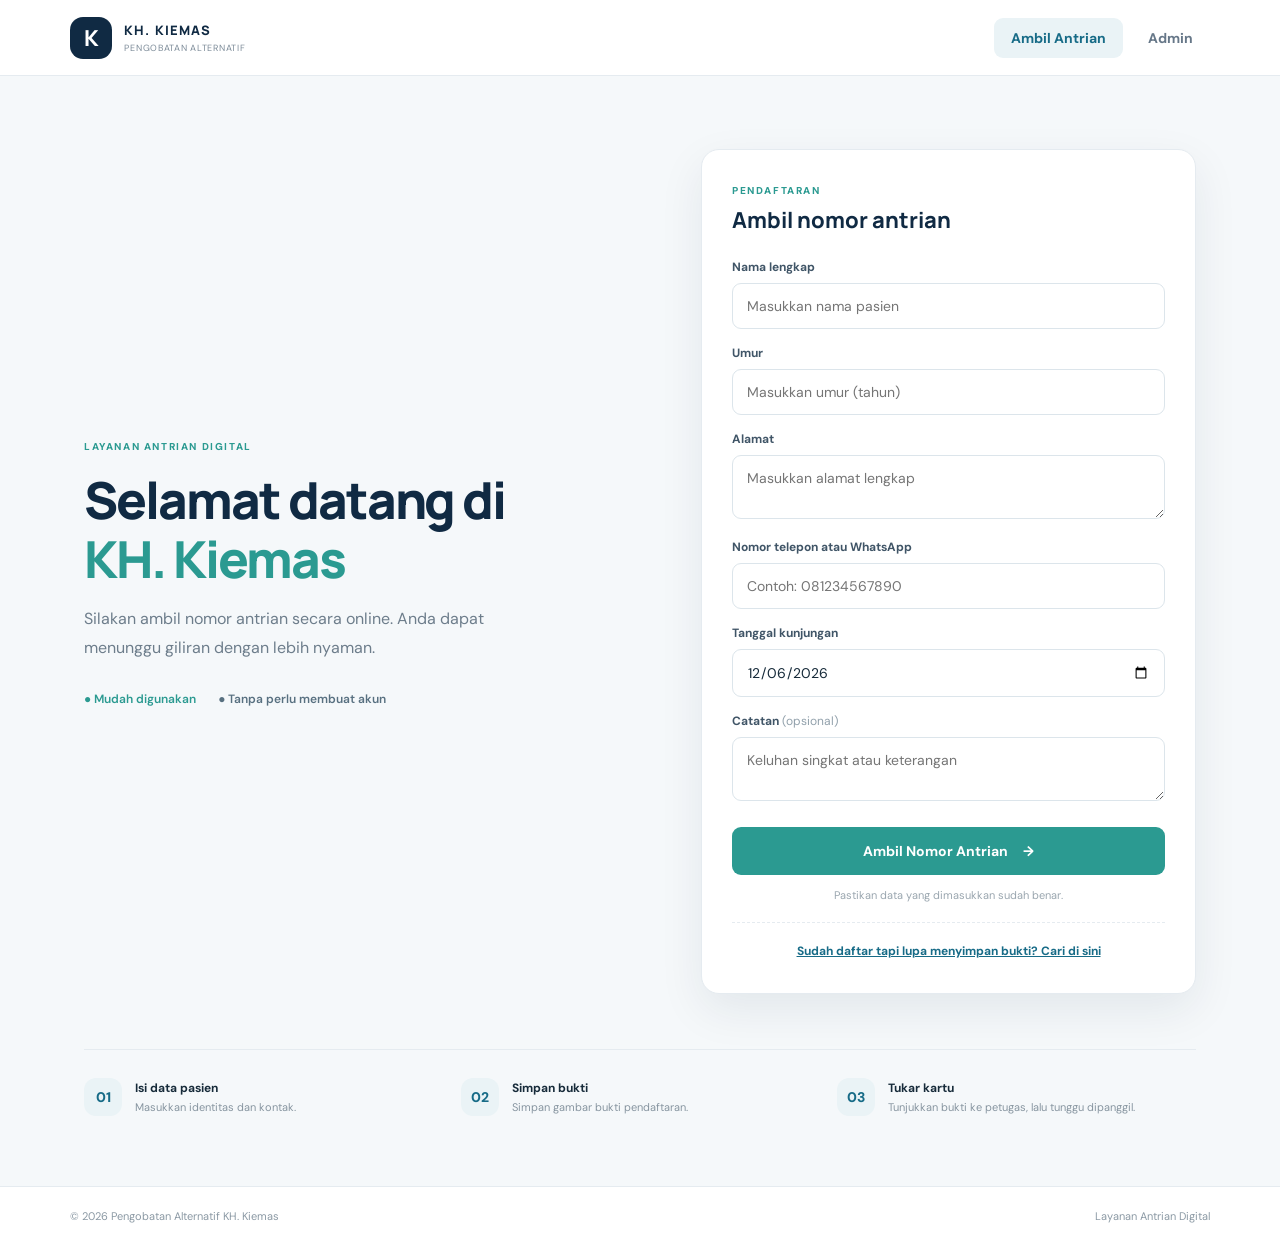
==== index.html @ 38e7f30e "Fix card heading structure in index.html" ====
<!doctype html>
<html lang="id">
<head>
  <meta charset="utf-8">
  <meta name="viewport" content="width=device-width, initial-scale=1">
  <meta name="theme-color" content="#102a43">
  <meta name="description" content="Sistem nomor antrian Pengobatan Alternatif KH. Kiemas">
  <title>Antrian KH. Kiemas</title>
  <link rel="manifest" href="manifest.webmanifest">
  <link rel="icon" href="icon.svg" type="image/svg+xml">
  <link rel="stylesheet" href="style.css">
</head>
<body>
  <header class="topbar">
    <a class="brand" href="#" aria-label="Beranda">
      <span class="brand-mark">K</span>
      <span><b>KH. KIEMAS</b><small>PENGOBATAN ALTERNATIF</small></span>
    </a>
    <nav><button class="nav-link active" data-view="patient">Ambil Antrian</button><button class="nav-link" data-view="admin">Admin</button></nav>
  </header>

  <main>
    <section id="patientView" class="view">
      <div class="hero" id="patientHero">
        <div class="hero-copy">
          <span class="eyebrow">LAYANAN ANTRIAN DIGITAL</span>
          <h1>Selamat datang di<br><em>KH. Kiemas</em></h1>
          <p>Silakan ambil nomor antrian secara online. Anda dapat menunggu giliran dengan lebih nyaman.</p>
          <div class="hero-meta"><span>● Mudah digunakan</span><span>● Tanpa perlu membuat akun</span></div>
        </div>
        <div class="form-card">
          <div class="card-heading"><div><span class="eyebrow">PENDAFTARAN</span><h2>Ambil nomor antrian</h2></div></div>
          <form id="takeForm">
            <label for="patientName">Nama lengkap</label><input id="patientName" name="name" placeholder="Masukkan nama pasien" required minlength="2" maxlength="100" autocomplete="name">
            <label for="patientAge">Umur</label><input id="patientAge" name="age" type="number" min="0" max="120" placeholder="Masukkan umur (tahun)" required inputmode="numeric">
            <label for="patientAddress">Alamat</label><textarea id="patientAddress" name="address" rows="2" placeholder="Masukkan alamat lengkap" required autocomplete="street-address" maxlength="300"></textarea>
            <label for="patientPhone">Nomor telepon atau WhatsApp</label><input id="patientPhone" name="phone" placeholder="Contoh: 081234567890" required inputmode="tel" autocomplete="tel" maxlength="20" pattern="[0-9+ \-]{8,20}" title="Isi dengan angka, contoh: 081234567890">
            <label for="visitDate">Tanggal kunjungan</label><input id="visitDate" name="visitDate" type="date" required><p class="date-hint" id="visitDateHint"></p><p class="holiday-list hidden" id="holidayList"></p>
            <label for="patientNote">Catatan <span class="muted">(opsional)</span></label><textarea id="patientNote" name="note" rows="2" placeholder="Keluhan singkat atau keterangan" maxlength="500"></textarea>
            <button class="btn btn-primary btn-wide" type="submit" id="takeBtn">Ambil Nomor Antrian <span>→</span></button>
            <p class="form-foot">Pastikan data yang dimasukkan sudah benar.</p>
          </form>
          <div class="lookup">
            <button type="button" class="link-btn" id="lookupToggle">Sudah daftar tapi lupa menyimpan bukti? Cari di sini</button>
            <form id="lookupForm" class="hidden">
              <label for="lookupPhone">Nomor telepon yang Anda daftarkan</label>
              <div class="lookup-row"><input id="lookupPhone" inputmode="tel" maxlength="20" placeholder="Contoh: 081234567890" required><button class="btn btn-dark" id="lookupBtn">Cari</button></div>
              <div id="lookupResult"></div>
            </form>
          </div>
        </div>
      </div>
      <section class="proof hidden" id="ticketResult" aria-live="polite">
        <div class="proof-title"><span class="success-icon">✓</span>Pendaftaran berhasil</div>
        <div class="ticket" id="ticketCard">
          <div class="ticket-head"><span class="ticket-brand"><b>KH. KIEMAS</b><small>PENGOBATAN ALTERNATIF</small></span><span class="ticket-badge">Bukti Pendaftaran</span></div>
          <div class="ticket-main"><span class="eyebrow">NOMOR ANTRIAN</span><h2 id="ticketNumber">001</h2></div>
          <div class="ticket-cut"><span></span></div>
          <dl class="ticket-info">
            <div class="wide"><dt>Nama pasien</dt><dd id="ticketName"></dd></div>
            <div class="wide"><dt>Tanggal kunjungan</dt><dd id="ticketDate"></dd></div>
            <div><dt>Umur</dt><dd id="ticketAge"></dd></div>
            <div><dt>Didaftarkan</dt><dd id="ticketIssued"></dd></div>
          </dl>
          <p class="ticket-note">Tunjukkan bukti ini kepada petugas untuk menerima kartu antrian fisik dengan nomor yang sama.</p>
        </div>
        <div class="proof-actions"><button class="btn btn-primary" id="saveTicket">Simpan Gambar</button><button class="btn btn-outline" id="printTicket">Cetak</button><button class="btn btn-dark" id="newTicket">Daftar Baru</button></div>
      </section>
      <section class="info-strip"><div><span class="info-icon">01</span><p><b>Isi data pasien</b><small>Masukkan identitas dan kontak.</small></p></div><div><span class="info-icon">02</span><p><b>Simpan bukti</b><small>Simpan gambar bukti pendaftaran.</small></p></div><div><span class="info-icon">03</span><p><b>Tukar kartu</b><small>Tunjukkan bukti ke petugas, lalu tunggu dipanggil.</small></p></div></section>
    </section>

    <section id="adminView" class="view hidden">
      <div id="adminLogin" class="login-wrap">
        <div class="login-card"><span class="eyebrow">AREA TERBATAS</span><h1>Masuk Admin</h1><p>Masukkan PIN untuk mengelola antrian pasien.</p><form id="loginForm"><label for="adminPin">PIN Admin</label><input id="adminPin" type="password" inputmode="numeric" placeholder="Masukkan PIN" required><button class="btn btn-primary btn-wide">Masuk Dashboard <span>→</span></button></form><small class="muted">Akses hanya untuk petugas yang berwenang.</small></div>
      </div>
      <div id="adminDashboard" class="hidden">
        <div class="dashboard-head"><div><span class="eyebrow">PANEL PENGELOLAAN</span><h1>Dashboard Antrian</h1><p>Kelola dan pantau antrian pasien per tanggal.</p></div><div class="head-actions"><input type="date" id="filterDate"><button class="btn btn-outline" id="refreshBtn">↻ Perbarui</button><button class="btn btn-dark" id="logoutBtn">Keluar</button></div></div>
        <div class="stats-grid">
          <div class="stat-card"><span>Total Antrian</span><b id="statTotal">0</b><small>Pada tanggal terpilih</small></div>
          <div class="stat-card"><span>Kartu Belum Diambil</span><b id="statPending">0</b><small>Menunggu pasien datang</small></div>
          <div class="stat-card"><span>Kartu Sudah Diambil</span><b id="statTaken">0</b><small>Sudah diberi kartu fisik</small></div>
          <div class="stat-card"><span>Dibatalkan</span><b id="statCancelled">0</b><small>Antrian batal</small></div>
        </div>
        <div class="queue-toolbar"><div><h2>Denah Antrian</h2><p>Pilih kartu pasien untuk mengelola status antrian.</p></div><button class="btn btn-primary" id="addQueueBtn">＋ Tambah Antrian</button></div>
        <div class="legend"><span><i class="dot dot-none"></i> Kartu belum diambil</span><span><i class="dot dot-card"></i> Kartu sudah diambil</span><span><i class="dot dot-cancel"></i> Batal</span></div>
        <div class="queue-search"><input id="queueSearch" type="search" placeholder="Cari nomor, nama, atau telepon · Enter = kartu diambil" autocomplete="off"></div>
        <div class="screen-label"><span></span><b>DAFTAR ANTRIAN PASIEN</b><span></span></div>
        <div class="holiday-banner hidden" id="holidayBanner"></div>
        <div class="seat-grid" id="queueGrid"><div class="empty-state">Belum ada data antrian.</div></div>
        <div class="admin-bottom"><span id="queueCount">0 pasien terdaftar</span><button class="text-danger" id="resetDayBtn">Kosongkan antrian tanggal ini</button></div>
        <section class="holiday-panel">
          <div class="queue-toolbar"><div><h2>Hari Libur</h2><p>Pasien tidak dapat mengambil antrian pada tanggal libur.</p></div></div>
          <form id="holidayForm" class="holiday-form">
            <div><label for="holidayFrom">Dari tanggal</label><input type="date" id="holidayFrom" required></div>
            <div><label for="holidayTo">Sampai tanggal <span class="muted">(opsional)</span></label><input type="date" id="holidayTo"></div>
            <div class="grow"><label for="holidayNote">Keterangan</label><input id="holidayNote" maxlength="100" placeholder="Contoh: Libur Natal"></div>
            <button class="btn btn-primary" id="holidayBtn">Tambah Libur</button>
          </form>
          <div class="holiday-items" id="holidayItems"></div>
          <div class="queue-toolbar weekly-head"><div><h2>Libur Rutin Mingguan</h2><p>Berlaku otomatis setiap pekan, misalnya setiap hari Jumat.</p></div></div>
          <form id="weeklyForm" class="holiday-form">
            <div><label for="weeklyDay">Setiap hari</label><select id="weeklyDay"><option value="1">Senin</option><option value="2">Selasa</option><option value="3">Rabu</option><option value="4">Kamis</option><option value="5" selected>Jumat</option><option value="6">Sabtu</option><option value="0">Minggu</option></select></div>
            <div class="grow"><label for="weeklyNote">Keterangan <span class="muted">(opsional)</span></label><input id="weeklyNote" maxlength="100" placeholder="Contoh: Libur hari Jumat"></div>
            <button class="btn btn-primary" id="weeklyBtn">Tambah Libur Rutin</button>
          </form>
          <div class="holiday-items" id="weeklyItems"></div>
        </section>
      </div>
    </section>
  </main>
  <footer><span>© <span id="year"></span> Pengobatan Alternatif KH. Kiemas</span><span>Layanan Antrian Digital</span></footer>

  <div class="modal-backdrop hidden" id="queueModal">
    <div class="modal-card"><div class="modal-head"><div><span class="eyebrow">DATA PASIEN</span><h2 id="modalTitle">Tambah Antrian</h2></div><button class="icon-btn" id="closeModal" aria-label="Tutup">×</button></div>
      <form id="queueForm"><input type="hidden" id="editId"><label for="editName">Nama pasien</label><input id="editName" required minlength="2" maxlength="100"><label for="editAge">Umur</label><input id="editAge" type="number" min="0" max="120" required><label for="editAddress">Alamat</label><textarea id="editAddress" rows="2" required maxlength="300"></textarea><label for="editPhone">Nomor telepon atau WhatsApp</label><input id="editPhone" required inputmode="tel" maxlength="20"><label for="editVisitDate">Tanggal kunjungan</label><input id="editVisitDate" type="date" required><label for="editNote">Catatan</label><textarea id="editNote" rows="2" maxlength="500"></textarea><div class="modal-actions"><button type="button" class="btn btn-danger hidden" id="deleteQueue">Hapus antrian</button><button type="button" class="btn btn-outline" id="cancelModal">Batal</button><button class="btn btn-primary" type="submit" id="saveQueue">Simpan Data</button></div></form>
    </div>
  </div>
  <div class="modal-backdrop hidden" id="viewModal">
    <div class="modal-card view-card"><div class="modal-head"><div><span class="eyebrow">DATA PASIEN</span><h2>Antrian <span id="viewNumber"></span></h2></div><button class="icon-btn" id="closeView" aria-label="Tutup">×</button></div>
      <span class="view-status" id="viewStatus"></span>
      <dl class="view-info" id="viewBody"></dl>
      <div class="modal-actions"><button type="button" class="btn btn-outline" id="viewClose">Tutup</button><button type="button" class="btn btn-primary" id="viewEdit">Edit Data</button></div>
    </div>
  </div>
  <div class="toast" id="toast" role="status"></div>
  <script src="app.js"></script>
</body>
</html>
---- style.css ----
@import url('https://fonts.googleapis.com/css2?family=DM+Sans:wght@400;500;600;700&family=Manrope:wght@400;500;600;700;800&display=swap');
:root{--navy:#102a43;--blue:#176b87;--teal:#2b9a91;--ink:#172b3a;--muted:#718096;--line:#e5ebf0;--bg:#f5f8fa;--white:#fff;--shadow:0 16px 45px rgba(16,42,67,.08)}
*{box-sizing:border-box}body{margin:0;background:var(--bg);color:var(--ink);font-family:'DM Sans',sans-serif;font-size:14px}button,input,textarea{font:inherit}button{cursor:pointer}.topbar{height:76px;background:#fff;border-bottom:1px solid var(--line);display:flex;align-items:center;justify-content:space-between;padding:0 max(calc((100vw - 1160px)/2),5.5%);position:sticky;top:0;z-index:5}.brand{display:flex;align-items:center;gap:12px;text-decoration:none;color:var(--navy)}.brand-mark{width:42px;height:42px;border-radius:13px;background:var(--navy);color:#fff;display:grid;place-items:center;font:800 22px Manrope}.brand b,.brand small{display:block;letter-spacing:.08em}.brand b{font:800 13px Manrope}.brand small{font-size:9px;color:#7c8b98;margin-top:3px}.topbar nav{display:flex;gap:8px}.nav-link{border:0;background:transparent;color:#667788;padding:11px 17px;border-radius:9px;font-weight:700}.nav-link.active{background:#eaf3f6;color:var(--blue)}main{max-width:1160px;margin:auto;padding:48px 24px 70px}.hidden{display:none!important}.hero{display:grid;grid-template-columns:1.05fr .95fr;gap:70px;align-items:center;padding:25px 0 55px}.hero-copy{padding:20px 0}.eyebrow{font-size:10px;letter-spacing:.16em;font-weight:800;color:var(--teal)}h1,h2,h3,p{margin-top:0}.hero h1,.dashboard-head h1,.login-card h1{font:800 clamp(34px,4vw,51px)/1.15 Manrope;color:var(--navy);letter-spacing:-.04em;margin:17px 0}.hero h1 em{font-style:normal;color:var(--teal)}.hero-copy>p{font-size:16px;line-height:1.8;color:#6d7d8b;max-width:470px}.hero-meta{display:flex;gap:22px;margin-top:28px;color:#587080;font-size:12px;font-weight:600}.hero-meta span:first-child{color:var(--teal)}.form-card,.login-card{background:#fff;border:1px solid var(--line);border-radius:18px;padding:30px;box-shadow:var(--shadow)}.card-heading,.modal-head{display:flex;justify-content:space-between;align-items:center;margin-bottom:24px}.card-heading h2,.modal-head h2{font:750 22px Manrope;color:var(--navy);margin:7px 0 0}.step-icon{width:42px;height:42px;border-radius:12px;background:#edf6f5;color:var(--teal);display:grid;place-items:center;font-weight:800}label{display:block;font-size:12px;font-weight:700;color:#405567;margin:16px 0 8px}input,textarea{width:100%;border:1px solid #dce5eb;border-radius:9px;padding:13px 14px;color:var(--ink);background:#fff;outline:none;transition:.2s}input:focus,textarea:focus{border-color:#5aa9a2;box-shadow:0 0 0 3px #2b9a9118}textarea{resize:vertical}.muted{color:#91a0ab;font-weight:400}.btn{border:0;border-radius:9px;padding:12px 17px;font-weight:700;display:inline-flex;align-items:center;justify-content:center;gap:15px;transition:.2s}.btn:hover{transform:translateY(-1px);filter:brightness(1.04)}.btn-primary{background:var(--teal);color:#fff}.btn-dark{background:var(--navy);color:#fff}.btn-outline{background:#fff;color:var(--navy);border:1px solid #dce5eb}.btn-wide{width:100%;margin-top:22px;padding:15px}.form-foot{text-align:center;color:#9aa6af;font-size:11px;margin:13px 0 0}.info-strip{display:grid;grid-template-columns:repeat(3,1fr);gap:18px;border-top:1px solid var(--line);padding-top:28px}.info-strip>div{display:flex;align-items:center;gap:13px}.info-icon{width:38px;height:38px;border-radius:12px;background:#eaf3f6;color:var(--blue);display:grid;place-items:center;font-weight:800}.info-strip p{margin:0}.info-strip b,.info-strip small{display:block}.info-strip b{font-size:12px}.info-strip small{font-size:11px;color:#8795a0;margin-top:4px}.proof{max-width:430px;margin:0 auto 44px}.proof-title{display:flex;align-items:center;justify-content:center;gap:10px;margin-bottom:18px;color:#21876d;font-weight:700;font-size:15px}.success-icon{width:30px;height:30px;border-radius:50%;background:#e3f5ef;color:#21876d;display:grid;place-items:center;font-size:16px}
.ticket{background:#fff;border:1px solid var(--line);border-radius:20px;box-shadow:var(--shadow);overflow:hidden}.ticket-head{background:var(--navy);color:#fff;padding:18px 24px;display:flex;justify-content:space-between;align-items:center;gap:12px}.ticket-brand b{display:block;font:800 13px Manrope;letter-spacing:.08em}.ticket-brand small{display:block;font-size:9px;letter-spacing:.14em;opacity:.65;margin-top:3px}.ticket-badge{font-size:10px;font-weight:700;letter-spacing:.06em;background:#ffffff1f;border-radius:20px;padding:6px 11px;white-space:nowrap}
.ticket-main{text-align:center;padding:30px 24px 22px}.ticket-main h2{font:800 68px/1 Manrope;color:var(--navy);letter-spacing:-.03em;margin:12px 0 0}
.ticket-cut{position:relative;height:22px}.ticket-cut::before,.ticket-cut::after{content:'';position:absolute;top:0;width:22px;height:22px;border-radius:50%;background:var(--bg);border:1px solid var(--line)}.ticket-cut::before{left:-12px}.ticket-cut::after{right:-12px}.ticket-cut span{position:absolute;left:18px;right:18px;top:50%;border-top:2px dashed #dbe3e9}
.ticket-info{margin:0;padding:24px 28px 6px;display:grid;grid-template-columns:1fr 1fr;gap:18px 20px}.ticket-info .wide{grid-column:1/-1}.ticket-info dt{font-size:10px;letter-spacing:.1em;text-transform:uppercase;color:#91a0ab;font-weight:700;margin-bottom:5px}.ticket-info dd{margin:0;font-weight:700;font-size:15px;color:var(--navy);overflow-wrap:anywhere}
.ticket-note{margin:14px 28px 28px;padding:13px 15px;background:#f1f8f7;color:#2b6f69;border-radius:10px;font-size:12px;line-height:1.6;text-align:center}.proof-actions{display:flex;gap:8px;margin-top:16px}.proof-actions .btn{flex:1;padding:13px 10px}.status-pill{display:inline-block;padding:5px 10px;border-radius:30px;font-size:10px;font-weight:800}.waiting{background:#fff4dc;color:#a56a00}footer{border-top:1px solid var(--line);padding:22px max(calc((100vw - 1160px)/2),5.5%);display:flex;justify-content:space-between;color:#8b99a4;font-size:11px;background:#fff}
.login-wrap{min-height:65vh;display:grid;place-items:center}.login-card{width:min(100%,420px);padding:36px}.login-card h1{font-size:32px;margin:10px 0}.login-card p,.dashboard-head p,.queue-toolbar p{color:#82909b;line-height:1.6}.login-card .muted{display:block;margin-top:17px;text-align:center;font-size:11px}.dashboard-head{display:flex;justify-content:space-between;align-items:end;margin-bottom:28px}.dashboard-head h1{font-size:34px;margin:8px 0}.dashboard-head p{margin:0}.head-actions{display:flex;gap:8px;align-items:center}.head-actions input{width:auto;padding:10px}.stats-grid{display:grid;grid-template-columns:repeat(4,1fr);gap:14px}.stat-card{background:#fff;border:1px solid var(--line);border-radius:13px;padding:19px 20px;box-shadow:0 5px 18px #102a4308}.stat-card span,.stat-card small{display:block;color:#82909b;font-size:11px}.stat-card b{display:block;font:800 29px Manrope;color:var(--navy);margin:7px 0 3px}.queue-toolbar{display:flex;justify-content:space-between;align-items:center;margin:38px 0 16px}.queue-toolbar h2{font:750 21px Manrope;margin:0 0 5px;color:var(--navy)}.queue-toolbar p{font-size:12px;margin:0}.legend{display:flex;gap:19px;color:#6e7f8d;font-size:11px;margin-bottom:22px}.legend span{display:flex;align-items:center;gap:7px}.dot{width:8px;height:8px;border-radius:50%;display:inline-block}.dot-wait{background:#e7ad45}.dot-call{background:#3b91c5}.dot-done{background:#39a987}.dot-cancel{background:#a83a3a}.screen-label{display:flex;align-items:center;gap:15px;max-width:580px;margin:0 auto 25px;color:#9aa7b0;font-size:9px;letter-spacing:.18em}.screen-label span{height:1px;background:#dbe3e9;flex:1}.seat-grid{display:grid;grid-template-columns:repeat(4,minmax(0,1fr));gap:13px}.queue-seat{position:relative;background:#fff;border:1px solid var(--line);border-radius:13px;padding:15px;min-height:145px;box-shadow:0 4px 14px #102a4307;transition:.2s}.queue-seat:hover{transform:translateY(-2px);box-shadow:var(--shadow)}.seat-top{display:flex;justify-content:space-between;align-items:center;margin-bottom:12px}.seat-number{font:800 17px Manrope;color:var(--navy)}.seat-state{font-size:9px;font-weight:800;border-radius:20px;padding:5px 8px;background:#fff4dc;color:#a56a00}.queue-seat.called{border-color:#b9d9ed;background:#f7fbff}.queue-seat.called .seat-state{background:#e5f3fc;color:#2876a5}.queue-seat.done{background:#f6fcf9;border-color:#cce8dc}.queue-seat.done .seat-state{background:#e1f5eb;color:#23815e}.queue-seat.cancelled{background:#f6d0d0;border-color:#dc9a9a}.queue-seat.cancelled.has-card{box-shadow:inset 4px 0 0 #a83a3a,0 4px 14px #102a4307}.queue-seat.cancelled .seat-number,.queue-seat.cancelled .seat-name{color:#5e1c1c}.queue-seat.cancelled .seat-phone,.queue-seat.cancelled .seat-addr{color:#80504f}.queue-seat.cancelled .seat-state{background:#a83a3a;color:#fff;font-size:12px;padding:6px 12px;letter-spacing:.03em}.seat-name{font-weight:800;color:#30495b;font-size:13px;white-space:nowrap;overflow:hidden;text-overflow:ellipsis}.seat-phone{font-size:10px;color:#84939e;margin-top:5px}.seat-actions{display:flex;gap:5px;margin-top:12px;flex-wrap:wrap}.mini-btn{border:1px solid #e1e8ed;background:#fff;border-radius:7px;padding:7px 10px;font-size:11px;font-weight:700;color:#526879}.mini-btn:disabled,.btn:disabled{opacity:.55;cursor:not-allowed}.seat-addr{display:-webkit-box;-webkit-line-clamp:2;-webkit-box-orient:vertical;overflow:hidden;line-height:1.4}.mini-btn.primary{background:#e8f5f2;color:#218577;border-color:#d5ebe5}.mini-btn.danger{color:#b34c4c}.empty-state{grid-column:1/-1;text-align:center;padding:50px 20px;color:#91a0aa;background:#fff;border:1px dashed #d6e0e6;border-radius:14px}.admin-bottom{display:flex;justify-content:space-between;align-items:center;color:#8b99a4;font-size:11px;margin-top:20px}.text-danger{border:0;background:transparent;color:#bd5555;font-size:11px;font-weight:700}.modal-backdrop{position:fixed;inset:0;background:#0c2336a8;z-index:10;display:grid;place-items:center;padding:20px}.modal-card{background:#fff;width:min(100%,460px);border-radius:16px;padding:25px;box-shadow:0 25px 70px #061b2a44}.modal-head{margin-bottom:12px}.icon-btn{border:0;background:#f1f5f7;border-radius:8px;width:34px;height:34px;font-size:22px;color:#657887}.modal-actions{display:flex;justify-content:flex-end;gap:8px;margin-top:22px}.toast{position:fixed;bottom:25px;left:50%;transform:translate(-50%,20px);background:var(--navy);color:#fff;padding:12px 18px;border-radius:9px;opacity:0;pointer-events:none;transition:.25s;z-index:20;box-shadow:var(--shadow);font-size:12px}.toast.show{opacity:1;transform:translate(-50%,0)}
@media(max-width:800px){main{padding:30px 18px 50px}.hero{grid-template-columns:1fr;gap:25px;padding-top:8px}.hero-copy{padding:0}.hero h1{font-size:38px}.hero-meta{flex-wrap:wrap}.info-strip{gap:12px}.seat-grid{grid-template-columns:repeat(2,minmax(0,1fr))}.dashboard-head{display:block}.head-actions{margin-top:18px;flex-wrap:wrap}.head-actions input{flex:1}.stats-grid{grid-template-columns:repeat(2,1fr)}.queue-toolbar{align-items:flex-start;gap:12px}}
@media(max-width:480px){.topbar{height:66px;padding:0 15px}.brand-mark{width:37px;height:37px}.nav-link{padding:9px 10px;font-size:11px}main{padding-left:14px;padding-right:14px}.form-card{padding:22px}.info-strip{grid-template-columns:1fr;gap:17px}.stats-grid{gap:9px}.stat-card{padding:14px}.stat-card b{font-size:25px}.seat-grid{gap:8px}.queue-seat{padding:11px;min-height:140px}.seat-state{font-size:8px}.queue-toolbar h2{font-size:18px}.queue-toolbar .btn{padding:10px;font-size:11px}.legend{gap:10px;flex-wrap:wrap}.dashboard-head h1{font-size:28px}footer{padding:18px 15px;gap:12px;flex-wrap:wrap}.ticket-head{padding:16px 18px}.ticket-info{padding:20px 22px 6px}.ticket-note{margin:12px 22px 22px}.ticket-main h2{font-size:60px}.hero h1{font-size:34px}}
@media print{.topbar,footer,.info-strip,.ticket-actions,.hero,#adminView,.toast,.modal-backdrop{display:none!important}body{background:#fff}.proof{margin:20px auto}.proof-title,.proof-actions{display:none!important}.ticket{box-shadow:none}.ticket-head{-webkit-print-color-adjust:exact;print-color-adjust:exact}.ticket-cut::before,.ticket-cut::after{background:#fff}}

.dot-card{background:#4caf7d}.queue-search{margin:0 0 20px}.queue-search input{max-width:460px;background:#fff}
.queue-seat.has-card{box-shadow:inset 4px 0 0 #4caf7d,0 4px 14px #102a4307}.queue-seat.has-card:not(.called):not(.done):not(.cancelled){background:#e9f6ee;border-color:#bfe0cc}
.card-pill{display:inline-block;margin-top:9px;font-size:10px;font-weight:700;padding:4px 9px;border-radius:20px;background:#d3eddc;color:#25704b}.card-pill.off{background:#f1f4f6;color:#8a98a3}
.mini-btn.card{background:#d3eddc;color:#25704b;border-color:#bfe0cc}

.dot-none{background:#fff;border:1px solid #b9c5ce}
.lookup{margin-top:20px;padding-top:16px;border-top:1px dashed var(--line);text-align:center}.link-btn{border:0;background:none;color:var(--blue);font-weight:700;font-size:12px;text-decoration:underline;padding:4px}.lookup form{text-align:left;margin-top:6px}.lookup-row{display:flex;gap:8px}.lookup-row input{flex:1}.lookup-row .btn{padding:0 20px}
#lookupResult{margin-top:12px;display:grid;gap:8px}.lookup-item{display:flex;align-items:center;gap:14px;width:100%;text-align:left;background:#f8fbfc;border:1px solid var(--line);border-radius:12px;padding:12px 14px;transition:.2s}.lookup-item:hover{border-color:#5aa9a2;background:#f1f8f7}.lookup-item b{font:800 18px Manrope;color:var(--navy)}.lookup-item span{flex:1;font-weight:700;color:#30495b;font-size:13px;min-width:0}.lookup-item small{display:block;font-weight:500;color:#82909b;font-size:11px;margin-top:2px}.lookup-item em{font-style:normal;font-size:11px;font-weight:700;color:var(--teal);white-space:nowrap}.lookup-empty{margin:0;font-size:12px;color:#82909b;line-height:1.6}

.date-hint{margin:6px 0 0;font-size:12px;color:#b34c4c;font-weight:600}.date-hint:empty{display:none}.holiday-list{margin:8px 0 0;font-size:11px;color:#82909b;line-height:1.6}
.holiday-banner{background:#fff4f2;border:1px solid #f1d0cb;color:#a14a40;border-radius:12px;padding:12px 16px;font-size:12px;font-weight:600;margin-bottom:16px}
.holiday-panel{margin-top:44px;padding-top:6px;border-top:1px solid var(--line)}.holiday-form{display:flex;gap:12px;align-items:flex-end;flex-wrap:wrap;background:#fff;border:1px solid var(--line);border-radius:14px;padding:4px 18px 20px}.holiday-form label{margin-top:14px}.holiday-form input[type=date]{width:auto}.holiday-form .grow{flex:1;min-width:200px}.holiday-form .btn{padding:13px 18px}
.holiday-items{display:grid;gap:8px;margin-top:14px}.holiday-item{display:flex;justify-content:space-between;align-items:center;gap:12px;background:#fff;border:1px solid var(--line);border-radius:12px;padding:12px 16px}.holiday-item b{font-size:13px;color:var(--navy)}.holiday-item small{display:block;color:#82909b;font-size:11px;margin-top:3px}
select{border:1px solid #dce5eb;border-radius:9px;padding:13px 14px;color:var(--ink);background:#fff;outline:none;font:inherit;transition:.2s}select:focus{border-color:#5aa9a2;box-shadow:0 0 0 3px #2b9a9118}.weekly-head{margin-top:34px}

/* ===== Kartu antrian: ukuran seragam, ringkas, tombol rata ===== */
.seat-grid{grid-template-columns:repeat(4,minmax(0,1fr));gap:12px}
@media(max-width:1000px){.seat-grid{grid-template-columns:repeat(3,minmax(0,1fr))}}
@media(max-width:800px){.seat-grid{grid-template-columns:repeat(2,minmax(0,1fr));gap:10px}}
.queue-seat{display:flex;flex-direction:column;padding:14px;min-height:0;border-radius:13px}
.seat-top{margin-bottom:10px}
.seat-number{font-size:21px}
.seat-state{font-size:10.5px;padding:5px 10px;white-space:nowrap}
.queue-seat .seat-state.st-wait{background:#eef1f4;color:#6b7b88}
.queue-seat .seat-state.st-taken{background:#d3eddc;color:#25704b}
.queue-seat.cancelled .seat-state{font-size:10.5px;padding:5px 10px}
.seat-name{font-size:15px;line-height:1.3}
.seat-phone{font-size:12px;margin-top:4px;color:#5f7280}
.seat-addr{line-height:1.4}
.seat-actions{display:grid;grid-template-columns:repeat(4,minmax(0,1fr));gap:6px;margin-top:auto;padding-top:12px}
.mini-btn{padding:8px 4px;font-size:12px;border-radius:9px;min-height:34px;white-space:nowrap;text-align:center}
.mini-btn:hover:not(:disabled){background:#f3f7f9}
.mini-btn.span2{grid-column:span 2}
.mini-btn.card{font-weight:800}
.mini-btn.card:hover:not(:disabled){background:#c5e6d2}
.mini-btn.danger{background:#fdf1f1;border-color:#f0cccc;color:#b03a3a}
.mini-btn.danger:hover:not(:disabled){background:#fae0e0}
.holiday-item .mini-btn{padding:9px 16px}
.btn-danger{background:#fdf1f1;color:#b03a3a;border:1px solid #f0cccc}
.modal-actions .btn-danger{margin-right:auto}
@media(max-width:560px){.queue-seat{padding:12px}.seat-actions{grid-template-columns:repeat(2,minmax(0,1fr))}.seat-name{font-size:14px}.seat-state{font-size:10px;padding:4px 8px}}
.queue-seat{cursor:pointer}.queue-seat:focus-visible{outline:2px solid #5aa9a2;outline-offset:2px}.queue-seat .mini-btn{cursor:pointer}
.view-card{width:min(100%,480px);max-height:90vh;overflow:auto}
.view-status{display:inline-block;font-size:12px;font-weight:800;padding:6px 12px;border-radius:20px;margin-bottom:6px}
.view-status.ok{background:#d3eddc;color:#25704b}.view-status.wait{background:#eef1f4;color:#6b7b88}.view-status.bad{background:#a83a3a;color:#fff}
.view-info{margin:12px 0 0;display:grid;grid-template-columns:1fr 1fr;gap:14px 16px}.view-info .wide{grid-column:1/-1}
.view-info dt{font-size:10px;letter-spacing:.1em;text-transform:uppercase;color:#91a0ab;font-weight:700;margin-bottom:4px}
.view-info dd{margin:0;font-weight:600;font-size:15px;color:var(--navy);overflow-wrap:anywhere;line-height:1.5}
.view-link{display:inline-block;margin-left:6px;padding:3px 10px;border-radius:20px;background:#eaf3f6;color:var(--blue);font-size:12px;font-weight:700;text-decoration:none}
@keyframes shake{0%,100%{transform:translateX(0)}25%{transform:translateX(-6px)}50%{transform:translateX(6px)}75%{transform:translateX(-4px)}}
.modal-card.shake{animation:shake .3s}
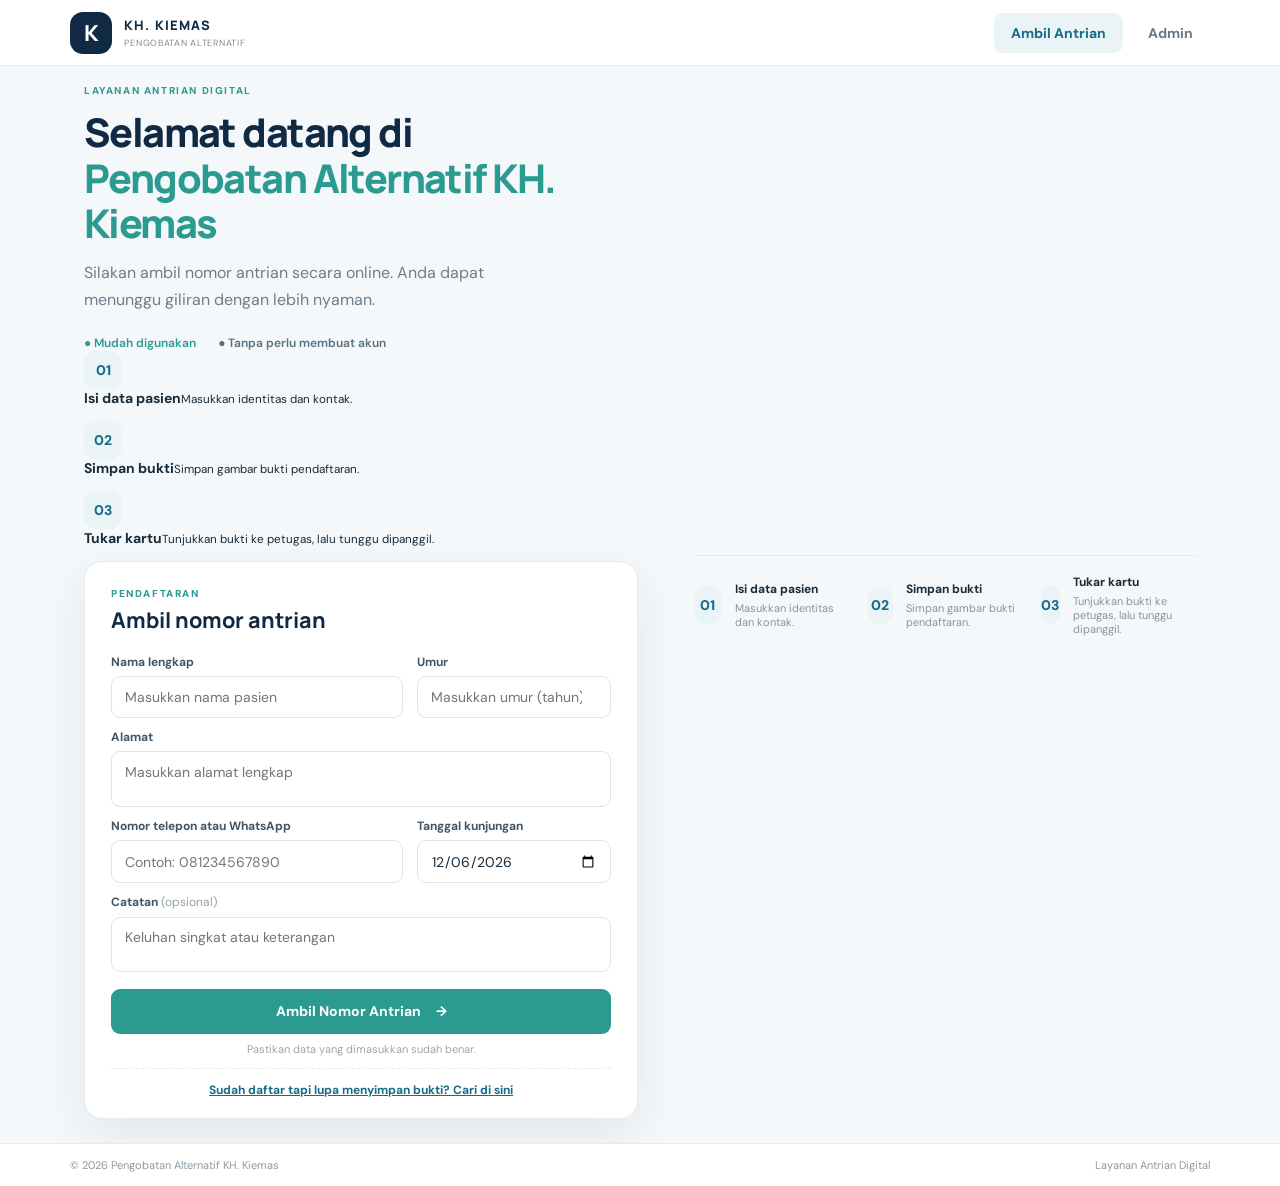
==== commit 398355f2: "Update index.html" ====
--- a/index.html
+++ b/index.html
@@ -24,10 +24,14 @@
       <div class="hero" id="patientHero">
         <div class="hero-copy">
           <span class="eyebrow">LAYANAN ANTRIAN DIGITAL</span>
-          <h1>Selamat datang di<br><em>KH. Kiemas</em></h1>
+          <h1>Selamat datang di<br><em>Pengobatan Alternatif KH. Kiemas</em></h1>
           <p>Silakan ambil nomor antrian secara online. Anda dapat menunggu giliran dengan lebih nyaman.</p>
           <div class="hero-meta"><span>● Mudah digunakan</span><span>● Tanpa perlu membuat akun</span></div>
-        </div>
+<div class="hero-steps">
+  <div><span class="info-icon">01</span><p><b>Isi data pasien</b><small>Masukkan identitas dan kontak.</small></p></div>
+  <div><span class="info-icon">02</span><p><b>Simpan bukti</b><small>Simpan gambar bukti pendaftaran.</small></p></div>
+  <div><span class="info-icon">03</span><p><b>Tukar kartu</b><small>Tunjukkan bukti ke petugas, lalu tunggu dipanggil.</small></p></div>
+</div>
         <div class="form-card">
           <div class="card-heading"><div><span class="eyebrow">PENDAFTARAN</span><h2>Ambil nomor antrian</h2></div></div>
           <form id="takeForm">
--- a/style.css
+++ b/style.css
@@ -62,3 +62,81 @@
 .view-link{display:inline-block;margin-left:6px;padding:3px 10px;border-radius:20px;background:#eaf3f6;color:var(--blue);font-size:12px;font-weight:700;text-decoration:none}
 @keyframes shake{0%,100%{transform:translateX(0)}25%{transform:translateX(-6px)}50%{transform:translateX(6px)}75%{transform:translateX(-4px)}}
 .modal-card.shake{animation:shake .3s}
+/* ===== Tampilan pasien di komputer: dua kolom, muat satu layar ===== */
+@media (min-width:801px){
+  main{padding:28px 24px 26px}
+  #patientView .hero{gap:56px;padding:0 0 22px}
+  #patientView .hero-copy{padding:0}
+  #patientView .hero h1{font-size:clamp(32px,3.6vw,44px);margin:12px 0}
+  #patientView .hero-copy>p{font-size:15px;line-height:1.7}
+  #patientView .hero-meta{margin-top:18px}
+  #patientView .info-strip{padding-top:18px}
+
+  #patientView .form-card{padding:20px 26px 16px}
+  #patientView .card-heading{margin-bottom:6px}
+  #patientView .card-heading h2{font-size:20px;margin-top:4px}
+
+  /* formulir dua kolom */
+  #takeForm{display:grid;grid-template-columns:1.5fr 1fr;column-gap:14px}
+  #takeForm label{margin:9px 0 5px}
+  #takeForm input,#takeForm textarea{padding:9px 12px}
+  #takeForm textarea{height:54px;min-height:0;resize:none}
+
+  #takeForm label[for=patientName]{grid-column:1;grid-row:1}
+  #patientName{grid-column:1;grid-row:2}
+  #takeForm label[for=patientAge]{grid-column:2;grid-row:1}
+  #patientAge{grid-column:2;grid-row:2}
+
+  #takeForm label[for=patientAddress]{grid-column:1/-1;grid-row:3}
+  #patientAddress{grid-column:1/-1;grid-row:4}
+
+  #takeForm label[for=patientPhone]{grid-column:1;grid-row:5}
+  #patientPhone{grid-column:1;grid-row:6}
+  #takeForm label[for=visitDate]{grid-column:2;grid-row:5}
+  #visitDate{grid-column:2;grid-row:6}
+
+  #visitDateHint{grid-column:1/-1;grid-row:7}
+  #holidayList{grid-column:1/-1;grid-row:8}
+
+  #takeForm label[for=patientNote]{grid-column:1/-1;grid-row:9}
+  #patientNote{grid-column:1/-1;grid-row:10}
+
+  #takeBtn{grid-column:1/-1;grid-row:11;margin-top:14px;padding:12px}
+  #takeForm .form-foot{grid-column:1/-1;grid-row:12;margin:8px 0 0}
+
+  #patientView .lookup{margin-top:10px;padding-top:8px}
+}
+
+/* layar komputer yang pendek (laptop kecil): dipadatkan lagi */
+@media (min-width:801px) and (max-height:760px){
+  main{padding-top:16px}
+  #patientView .hero{padding-bottom:14px}
+  #patientView .hero-meta{display:none}
+  #takeForm label{margin:6px 0 4px}
+  #takeForm textarea{height:44px}
+  #takeBtn{margin-top:10px}
+  #patientView .info-strip{padding-top:12px}
+}
+/* ===== Isi penuh tinggi layar, tanpa scroll (komputer) ===== */
+@media (min-width:801px) and (min-height:801px){
+  body{display:flex;flex-direction:column;min-height:100vh}
+  .topbar{height:66px}
+  main{flex:1;width:100%;display:flex;flex-direction:column;padding:14px 24px 6px}
+  footer{padding-top:14px;padding-bottom:14px}
+  #patientView{flex:1;flex-direction:column}
+  #patientView:not(.hidden){display:flex}
+  #patientView .hero{flex:1;align-content:center;padding-bottom:clamp(10px,2vh,22px)}
+  #patientView .hero h1{font-size:clamp(32px,4.4vh,50px)}
+  #patientView .hero-copy>p{font-size:clamp(14px,1.8vh,16px)}
+  #patientView .hero-meta{display:flex;margin-top:clamp(14px,2.4vh,26px)}
+
+  #patientView .form-card{padding:clamp(16px,2.4vh,28px) 26px clamp(12px,1.8vh,20px)}
+  #patientView .card-heading{margin-bottom:clamp(4px,1vh,10px)}
+  #patientView .card-heading h2{font-size:clamp(19px,2.4vh,23px)}
+  #takeForm label{margin:clamp(7px,1.2vh,15px) 0 clamp(4px,.7vh,7px)}
+  #takeForm input,#takeForm textarea{padding:clamp(8px,1.2vh,13px) 13px}
+  #takeForm textarea{height:clamp(46px,6.2vh,74px)}
+  #takeBtn{margin-top:clamp(10px,1.8vh,20px);padding:clamp(11px,1.5vh,15px)}
+  #patientView .lookup{margin-top:clamp(8px,1.4vh,14px);padding-top:clamp(6px,1vh,12px)}
+  #patientView .info-strip{padding-top:clamp(12px,2vh,24px);margin-bottom:clamp(4px,1vh,12px)}
+}
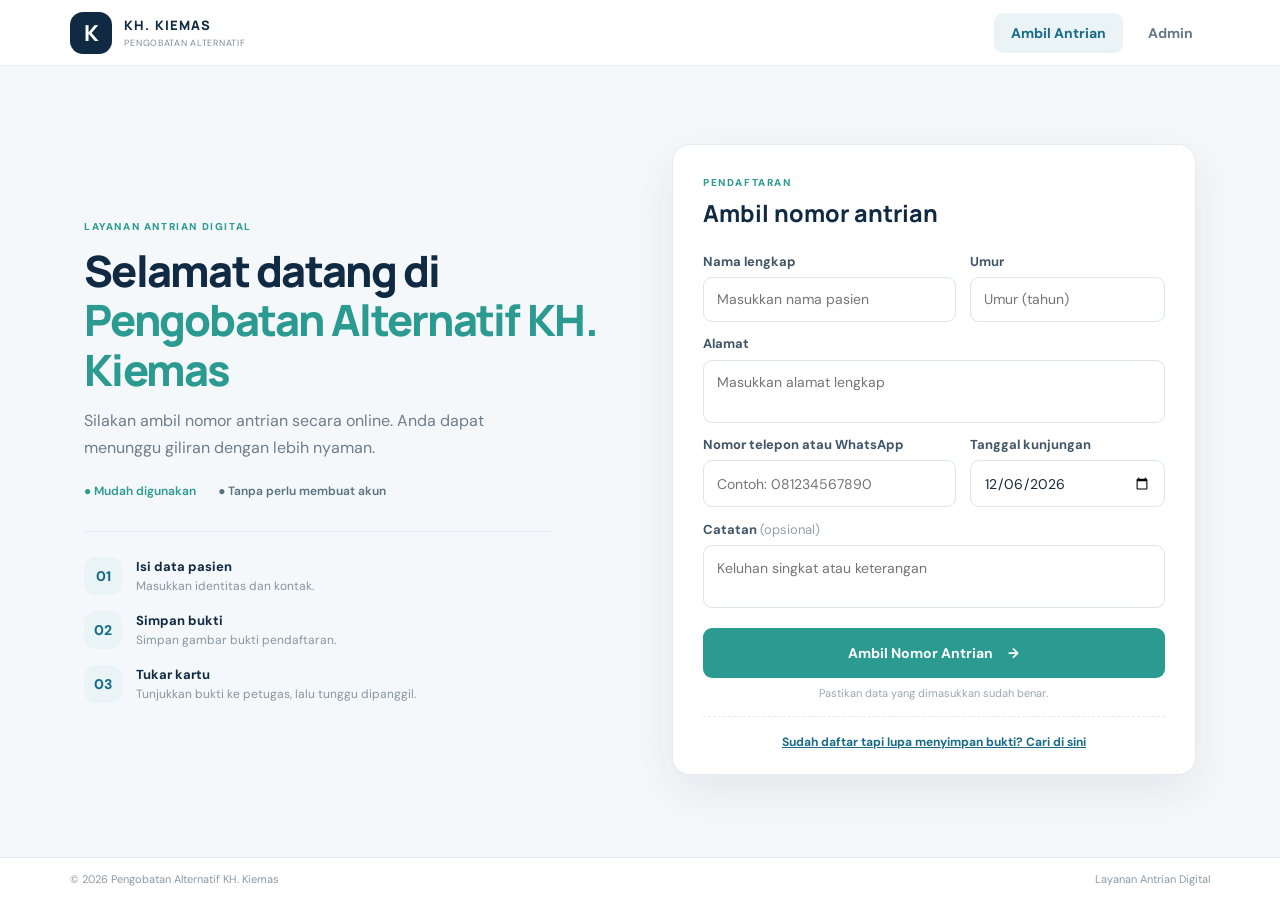
==== commit 2da939b0: "Refactor hero steps and update age input placeholder" ====
--- a/index.html
+++ b/index.html
@@ -27,16 +27,17 @@
           <h1>Selamat datang di<br><em>Pengobatan Alternatif KH. Kiemas</em></h1>
           <p>Silakan ambil nomor antrian secara online. Anda dapat menunggu giliran dengan lebih nyaman.</p>
           <div class="hero-meta"><span>● Mudah digunakan</span><span>● Tanpa perlu membuat akun</span></div>
-<div class="hero-steps">
-  <div><span class="info-icon">01</span><p><b>Isi data pasien</b><small>Masukkan identitas dan kontak.</small></p></div>
-  <div><span class="info-icon">02</span><p><b>Simpan bukti</b><small>Simpan gambar bukti pendaftaran.</small></p></div>
-  <div><span class="info-icon">03</span><p><b>Tukar kartu</b><small>Tunjukkan bukti ke petugas, lalu tunggu dipanggil.</small></p></div>
-</div>
+          <div class="hero-steps">
+            <div><span class="info-icon">01</span><p><b>Isi data pasien</b><small>Masukkan identitas dan kontak.</small></p></div>
+            <div><span class="info-icon">02</span><p><b>Simpan bukti</b><small>Simpan gambar bukti pendaftaran.</small></p></div>
+            <div><span class="info-icon">03</span><p><b>Tukar kartu</b><small>Tunjukkan bukti ke petugas, lalu tunggu dipanggil.</small></p></div>
+          </div>
+        </div>
         <div class="form-card">
           <div class="card-heading"><div><span class="eyebrow">PENDAFTARAN</span><h2>Ambil nomor antrian</h2></div></div>
           <form id="takeForm">
             <label for="patientName">Nama lengkap</label><input id="patientName" name="name" placeholder="Masukkan nama pasien" required minlength="2" maxlength="100" autocomplete="name">
-            <label for="patientAge">Umur</label><input id="patientAge" name="age" type="number" min="0" max="120" placeholder="Masukkan umur (tahun)" required inputmode="numeric">
+            <label for="patientAge">Umur</label><input id="patientAge" name="age" type="number" min="0" max="120" placeholder="Umur (tahun)" required inputmode="numeric">
             <label for="patientAddress">Alamat</label><textarea id="patientAddress" name="address" rows="2" placeholder="Masukkan alamat lengkap" required autocomplete="street-address" maxlength="300"></textarea>
             <label for="patientPhone">Nomor telepon atau WhatsApp</label><input id="patientPhone" name="phone" placeholder="Contoh: 081234567890" required inputmode="tel" autocomplete="tel" maxlength="20" pattern="[0-9+ \-]{8,20}" title="Isi dengan angka, contoh: 081234567890">
             <label for="visitDate">Tanggal kunjungan</label><input id="visitDate" name="visitDate" type="date" required><p class="date-hint" id="visitDateHint"></p><p class="holiday-list hidden" id="holidayList"></p>
--- a/style.css
+++ b/style.css
@@ -62,81 +62,66 @@
 .view-link{display:inline-block;margin-left:6px;padding:3px 10px;border-radius:20px;background:#eaf3f6;color:var(--blue);font-size:12px;font-weight:700;text-decoration:none}
 @keyframes shake{0%,100%{transform:translateX(0)}25%{transform:translateX(-6px)}50%{transform:translateX(6px)}75%{transform:translateX(-4px)}}
 .modal-card.shake{animation:shake .3s}
-/* ===== Tampilan pasien di komputer: dua kolom, muat satu layar ===== */
+/* ===== Tampilan pasien di komputer: langkah 01-03 di kolom kiri, muat satu layar ===== */
+.hero-steps{display:none}
+
 @media (min-width:801px){
-  main{padding:28px 24px 26px}
-  #patientView .hero{gap:56px;padding:0 0 22px}
+  body{display:flex;flex-direction:column;min-height:100vh}
+  .topbar{height:66px}
+  main{flex:1;width:100%;display:flex;flex-direction:column;padding:18px 24px 10px}
+  footer{padding-top:14px;padding-bottom:14px}
+  #patientView{flex:1;flex-direction:column}
+  #patientView:not(.hidden){display:flex}
+  #patientView .info-strip{display:none}
+
+  #patientView .hero{flex:1;grid-template-columns:1fr 1fr;gap:64px;align-content:center;padding:0 0 12px}
   #patientView .hero-copy{padding:0}
-  #patientView .hero h1{font-size:clamp(32px,3.6vw,44px);margin:12px 0}
-  #patientView .hero-copy>p{font-size:15px;line-height:1.7}
-  #patientView .hero-meta{margin-top:18px}
-  #patientView .info-strip{padding-top:18px}
+  #patientView .hero h1{font-size:clamp(34px,4.8vh,54px);margin:12px 0}
+  #patientView .hero-copy>p{font-size:clamp(14px,1.8vh,16px);line-height:1.7}
+  #patientView .hero-meta{margin-top:clamp(14px,2.4vh,26px)}
 
-  #patientView .form-card{padding:20px 26px 16px}
-  #patientView .card-heading{margin-bottom:6px}
-  #patientView .card-heading h2{font-size:20px;margin-top:4px}
+  /* tiga langkah di bawah teks sambutan */
+  #patientView .hero-steps{display:grid;gap:clamp(10px,1.8vh,18px);max-width:470px;margin-top:clamp(20px,3.6vh,38px);padding-top:clamp(16px,2.8vh,28px);border-top:1px solid var(--line)}
+  .hero-steps>div{display:flex;align-items:center;gap:14px}
+  .hero-steps p{margin:0}
+  .hero-steps b,.hero-steps small{display:block}
+  .hero-steps b{font-size:13px;color:var(--navy)}
+  .hero-steps small{font-size:12px;color:#8795a0;margin-top:3px}
+  .hero-steps .info-icon{flex:none}
 
-  /* formulir dua kolom */
-  #takeForm{display:grid;grid-template-columns:1.5fr 1fr;column-gap:14px}
-  #takeForm label{margin:9px 0 5px}
-  #takeForm input,#takeForm textarea{padding:9px 12px}
-  #takeForm textarea{height:54px;min-height:0;resize:none}
-
+  /* kartu pendaftaran */
+  #patientView .form-card{padding:clamp(18px,3vh,34px) 30px clamp(14px,2.2vh,24px)}
+  #patientView .card-heading{margin-bottom:clamp(4px,1.1vh,12px)}
+  #patientView .card-heading h2{font-size:clamp(20px,2.6vh,25px)}
+  #takeForm{display:grid;grid-template-columns:1.3fr 1fr;column-gap:14px}
+  #takeForm label{font-size:13px;margin:clamp(8px,1.5vh,18px) 0 clamp(4px,.8vh,8px)}
+  #takeForm input,#takeForm textarea{padding:clamp(9px,1.4vh,15px) 13px}
+  #takeForm textarea{height:clamp(50px,7vh,82px);min-height:0;resize:none}
   #takeForm label[for=patientName]{grid-column:1;grid-row:1}
   #patientName{grid-column:1;grid-row:2}
   #takeForm label[for=patientAge]{grid-column:2;grid-row:1}
   #patientAge{grid-column:2;grid-row:2}
-
   #takeForm label[for=patientAddress]{grid-column:1/-1;grid-row:3}
   #patientAddress{grid-column:1/-1;grid-row:4}
-
   #takeForm label[for=patientPhone]{grid-column:1;grid-row:5}
   #patientPhone{grid-column:1;grid-row:6}
   #takeForm label[for=visitDate]{grid-column:2;grid-row:5}
   #visitDate{grid-column:2;grid-row:6}
-
   #visitDateHint{grid-column:1/-1;grid-row:7}
   #holidayList{grid-column:1/-1;grid-row:8}
-
   #takeForm label[for=patientNote]{grid-column:1/-1;grid-row:9}
   #patientNote{grid-column:1/-1;grid-row:10}
-
-  #takeBtn{grid-column:1/-1;grid-row:11;margin-top:14px;padding:12px}
+  #takeBtn{grid-column:1/-1;grid-row:11;margin-top:clamp(12px,2.2vh,24px);padding:clamp(12px,1.8vh,17px)}
   #takeForm .form-foot{grid-column:1/-1;grid-row:12;margin:8px 0 0}
-
-  #patientView .lookup{margin-top:10px;padding-top:8px}
+  #patientView .lookup{margin-top:clamp(10px,1.8vh,18px);padding-top:clamp(8px,1.4vh,14px)}
 }
 
-/* layar komputer yang pendek (laptop kecil): dipadatkan lagi */
+/* layar komputer pendek (laptop kecil) */
 @media (min-width:801px) and (max-height:760px){
-  main{padding-top:16px}
-  #patientView .hero{padding-bottom:14px}
+  main{padding-top:12px}
   #patientView .hero-meta{display:none}
+  #patientView .hero-steps{margin-top:18px;padding-top:14px;gap:10px}
   #takeForm label{margin:6px 0 4px}
   #takeForm textarea{height:44px}
   #takeBtn{margin-top:10px}
-  #patientView .info-strip{padding-top:12px}
 }
-/* ===== Isi penuh tinggi layar, tanpa scroll (komputer) ===== */
-@media (min-width:801px) and (min-height:801px){
-  body{display:flex;flex-direction:column;min-height:100vh}
-  .topbar{height:66px}
-  main{flex:1;width:100%;display:flex;flex-direction:column;padding:14px 24px 6px}
-  footer{padding-top:14px;padding-bottom:14px}
-  #patientView{flex:1;flex-direction:column}
-  #patientView:not(.hidden){display:flex}
-  #patientView .hero{flex:1;align-content:center;padding-bottom:clamp(10px,2vh,22px)}
-  #patientView .hero h1{font-size:clamp(32px,4.4vh,50px)}
-  #patientView .hero-copy>p{font-size:clamp(14px,1.8vh,16px)}
-  #patientView .hero-meta{display:flex;margin-top:clamp(14px,2.4vh,26px)}
-
-  #patientView .form-card{padding:clamp(16px,2.4vh,28px) 26px clamp(12px,1.8vh,20px)}
-  #patientView .card-heading{margin-bottom:clamp(4px,1vh,10px)}
-  #patientView .card-heading h2{font-size:clamp(19px,2.4vh,23px)}
-  #takeForm label{margin:clamp(7px,1.2vh,15px) 0 clamp(4px,.7vh,7px)}
-  #takeForm input,#takeForm textarea{padding:clamp(8px,1.2vh,13px) 13px}
-  #takeForm textarea{height:clamp(46px,6.2vh,74px)}
-  #takeBtn{margin-top:clamp(10px,1.8vh,20px);padding:clamp(11px,1.5vh,15px)}
-  #patientView .lookup{margin-top:clamp(8px,1.4vh,14px);padding-top:clamp(6px,1vh,12px)}
-  #patientView .info-strip{padding-top:clamp(12px,2vh,24px);margin-bottom:clamp(4px,1vh,12px)}
-}
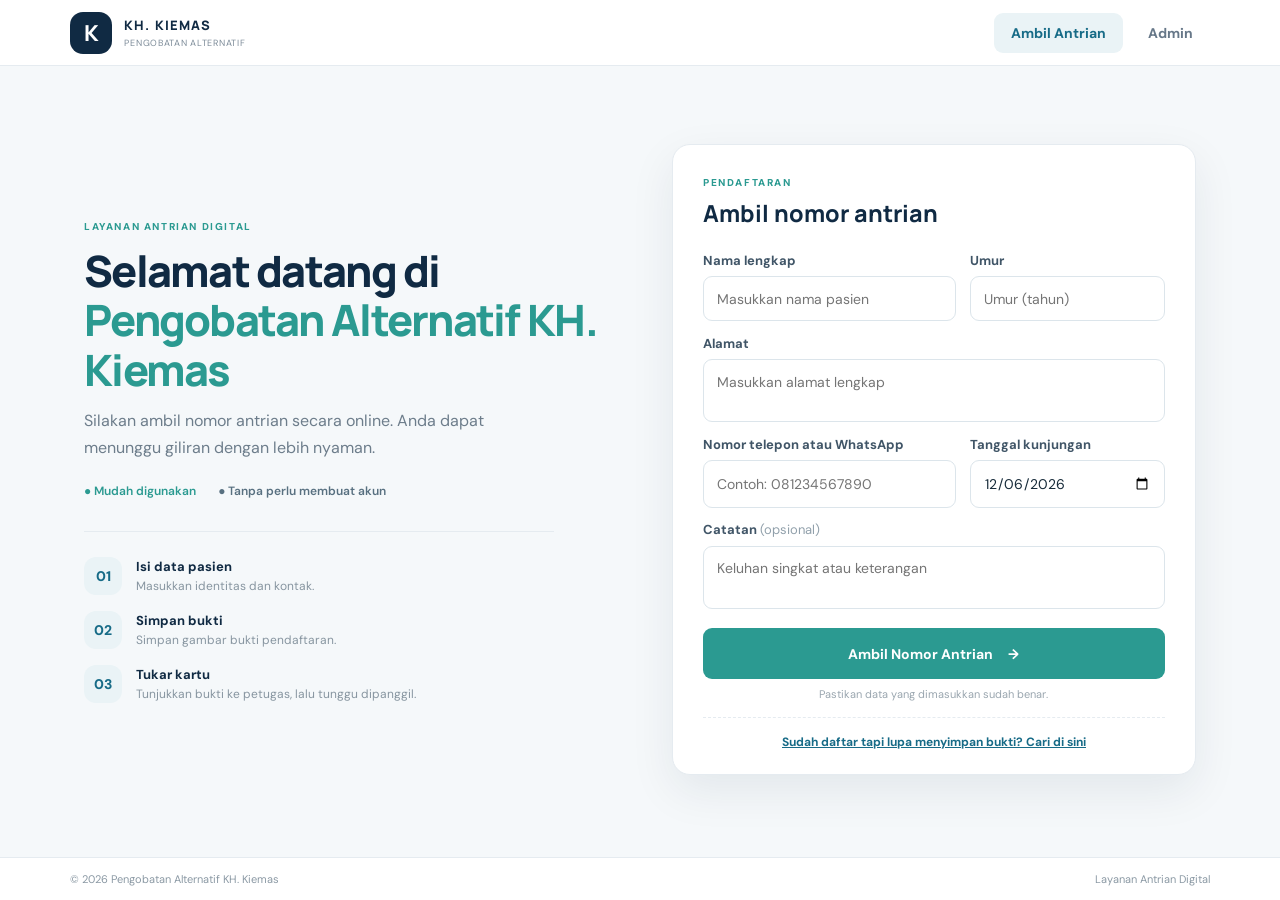
==== commit 72f589df: "Add functionality for managing appointment dates" ====
--- a/index.html
+++ b/index.html
@@ -70,6 +70,17 @@
           <p class="ticket-note">Tunjukkan bukti ini kepada petugas untuk menerima kartu antrian fisik dengan nomor yang sama.</p>
         </div>
         <div class="proof-actions"><button class="btn btn-primary" id="saveTicket">Simpan Gambar</button><button class="btn btn-outline" id="printTicket">Cetak</button><button class="btn btn-dark" id="newTicket">Daftar Baru</button></div>
+        <div class="proof-manage hidden" id="proofManage">
+          <button type="button" class="link-btn" id="moveTicketBtn">Ubah tanggal kunjungan</button>
+          <button type="button" class="link-btn danger" id="cancelTicketBtn">Batalkan antrian</button>
+        </div>
+        <form class="move-panel hidden" id="movePanel">
+          <label for="moveDate">Tanggal kunjungan baru</label>
+          <input id="moveDate" type="date" required>
+          <p class="date-hint" id="moveHint"></p>
+          <div class="move-actions"><button type="button" class="btn btn-outline" id="moveCancel">Tutup</button><button class="btn btn-primary" type="submit" id="moveSave">Simpan Tanggal</button></div>
+          <p class="form-foot">Nomor antrian akan berganti sesuai urutan di tanggal baru.</p>
+        </form>
       </section>
       <section class="info-strip"><div><span class="info-icon">01</span><p><b>Isi data pasien</b><small>Masukkan identitas dan kontak.</small></p></div><div><span class="info-icon">02</span><p><b>Simpan bukti</b><small>Simpan gambar bukti pendaftaran.</small></p></div><div><span class="info-icon">03</span><p><b>Tukar kartu</b><small>Tunjukkan bukti ke petugas, lalu tunggu dipanggil.</small></p></div></section>
     </section>
@@ -86,13 +97,24 @@
           <div class="stat-card"><span>Kartu Sudah Diambil</span><b id="statTaken">0</b><small>Sudah diberi kartu fisik</small></div>
           <div class="stat-card"><span>Dibatalkan</span><b id="statCancelled">0</b><small>Antrian batal</small></div>
         </div>
-        <div class="queue-toolbar"><div><h2>Denah Antrian</h2><p>Pilih kartu pasien untuk mengelola status antrian.</p></div><button class="btn btn-primary" id="addQueueBtn">＋ Tambah Antrian</button></div>
+        <div class="queue-toolbar"><div><h2>Denah Antrian</h2><p>Pilih kartu pasien untuk mengelola status antrian.</p></div>
+          <div class="toolbar-actions"><button class="btn btn-outline" id="printListBtn">Cetak Daftar</button><button class="btn btn-outline" id="printCardsBtn">Cetak Kartu</button><button class="btn btn-primary" id="addQueueBtn">＋ Tambah Antrian</button></div>
+        </div>
         <div class="legend"><span><i class="dot dot-none"></i> Kartu belum diambil</span><span><i class="dot dot-card"></i> Kartu sudah diambil</span><span><i class="dot dot-cancel"></i> Batal</span></div>
         <div class="queue-search"><input id="queueSearch" type="search" placeholder="Cari nomor, nama, atau telepon · Enter = kartu diambil" autocomplete="off"></div>
         <div class="screen-label"><span></span><b>DAFTAR ANTRIAN PASIEN</b><span></span></div>
         <div class="holiday-banner hidden" id="holidayBanner"></div>
         <div class="seat-grid" id="queueGrid"><div class="empty-state">Belum ada data antrian.</div></div>
         <div class="admin-bottom"><span id="queueCount">0 pasien terdaftar</span><button class="text-danger" id="resetDayBtn">Kosongkan antrian tanggal ini</button></div>
+
+        <section class="holiday-panel quota-panel">
+          <div class="queue-toolbar"><div><h2>Kuota Pendaftaran Online</h2><p>Batas pasien per hari untuk pendaftaran online. Isi 0 untuk tanpa batas. Admin tetap bisa menambah antrian lewat dashboard.</p></div></div>
+          <form id="quotaForm" class="holiday-form">
+            <div><label for="quotaInput">Maksimal pasien per hari</label><input type="number" id="quotaInput" min="0" max="999" inputmode="numeric" required></div>
+            <button class="btn btn-primary" id="quotaBtn">Simpan Kuota</button>
+          </form>
+        </section>
+
         <section class="holiday-panel">
           <div class="queue-toolbar"><div><h2>Hari Libur</h2><p>Pasien tidak dapat mengambil antrian pada tanggal libur.</p></div></div>
           <form id="holidayForm" class="holiday-form">
@@ -127,6 +149,7 @@
       <div class="modal-actions"><button type="button" class="btn btn-outline" id="viewClose">Tutup</button><button type="button" class="btn btn-primary" id="viewEdit">Edit Data</button></div>
     </div>
   </div>
+  <div id="printArea" aria-hidden="true"></div>
   <div class="toast" id="toast" role="status"></div>
   <script src="app.js"></script>
 </body>
--- a/style.css
+++ b/style.css
@@ -62,10 +62,11 @@
 .view-link{display:inline-block;margin-left:6px;padding:3px 10px;border-radius:20px;background:#eaf3f6;color:var(--blue);font-size:12px;font-weight:700;text-decoration:none}
 @keyframes shake{0%,100%{transform:translateX(0)}25%{transform:translateX(-6px)}50%{transform:translateX(6px)}75%{transform:translateX(-4px)}}
 .modal-card.shake{animation:shake .3s}
+
 /* ===== Tampilan pasien di komputer: langkah 01-03 di kolom kiri, muat satu layar ===== */
 .hero-steps{display:none}
 
-@media (min-width:801px){
+@media (min-width:768px){
   body{display:flex;flex-direction:column;min-height:100vh}
   .topbar{height:66px}
   main{flex:1;width:100%;display:flex;flex-direction:column;padding:18px 24px 10px}
@@ -117,7 +118,7 @@
 }
 
 /* layar komputer pendek (laptop kecil) */
-@media (min-width:801px) and (max-height:760px){
+@media (min-width:768px) and (max-height:760px){
   main{padding-top:12px}
   #patientView .hero-meta{display:none}
   #patientView .hero-steps{margin-top:18px;padding-top:14px;gap:10px}
@@ -125,3 +126,23 @@
   #takeForm textarea{height:44px}
   #takeBtn{margin-top:10px}
 }
+/* ===== Form hari libur: rapi di HP ===== */
+input[type=date]{min-height:48px;-webkit-appearance:none;appearance:none;text-align:left}
+input[type=date]::-webkit-date-and-time-value{text-align:left;min-height:1.2em}
+
+@media (max-width:600px){
+  .holiday-form{display:grid;grid-template-columns:1fr 1fr;gap:0 12px;padding:4px 16px 18px}
+  .holiday-form>div{min-width:0}
+  .holiday-form .grow{grid-column:1/-1;min-width:0}
+  .holiday-form input[type=date],
+  .holiday-form input,
+  .holiday-form select{width:100%;min-width:0}
+  .holiday-form .btn{grid-column:1/-1;width:100%;margin-top:16px;padding:14px}
+
+  /* Libur rutin: "Setiap hari" dan "Keterangan" memanjang penuh */
+  #weeklyForm{grid-template-columns:1fr}
+  #weeklyForm select{width:100%}
+  #weeklyForm .grow{grid-column:auto}
+
+  .holiday-item{padding:12px 14px}
+}
